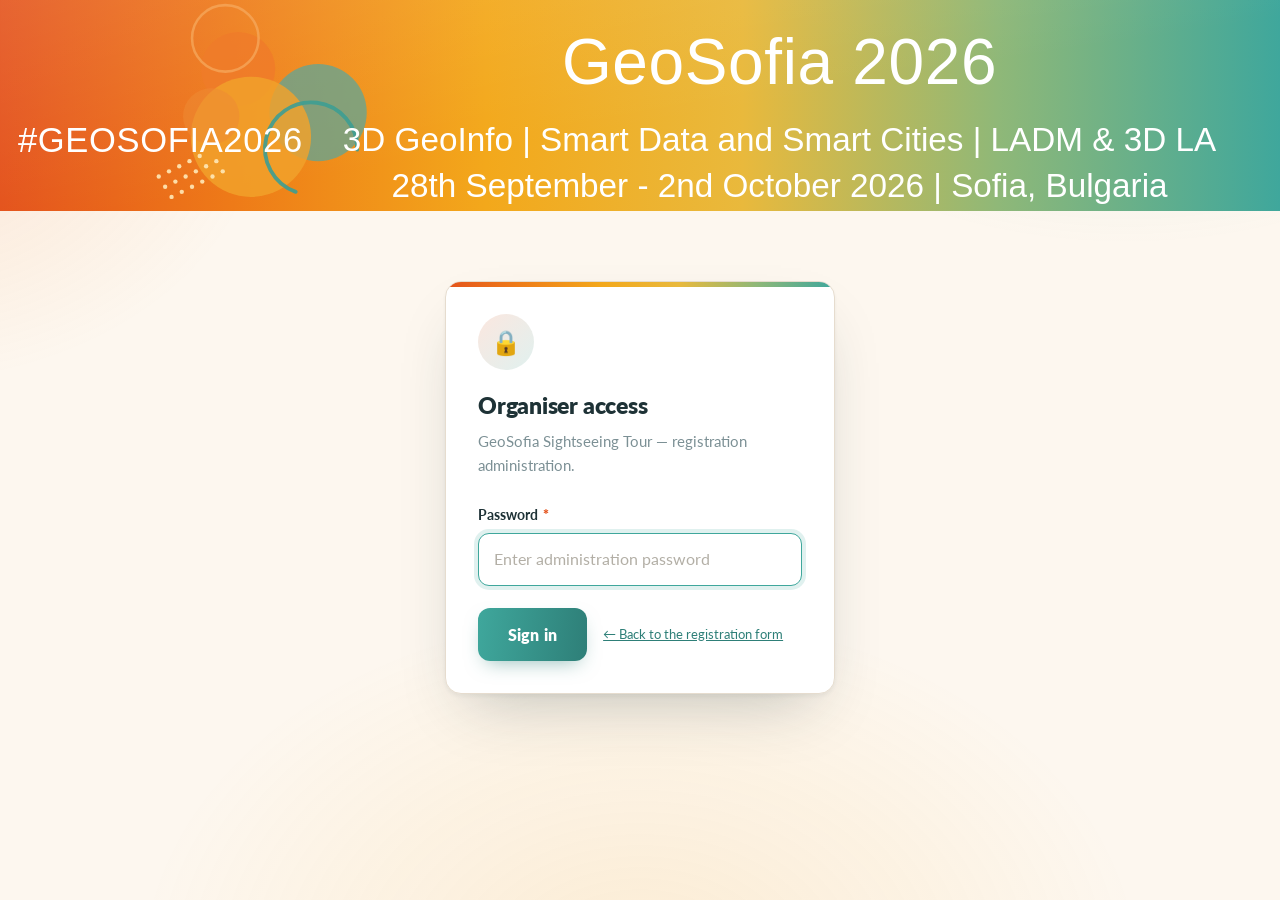
==== admin.html @ 1324ab60 "Initial commit" ====
<!DOCTYPE html>
<html lang="en">
<head>
<meta charset="utf-8">
<meta name="viewport" content="width=device-width, initial-scale=1">
<title>Administration — GeoSofia Sightseeing Tour</title>
<meta name="robots" content="noindex, nofollow">
<link rel="icon" href="assets/img/geosofia-banner.svg">
<link rel="preconnect" href="https://fonts.googleapis.com">
<link rel="preconnect" href="https://fonts.gstatic.com" crossorigin>
<link href="https://fonts.googleapis.com/css2?family=Lato:wght@300;400;700;900&display=swap" rel="stylesheet">
<link rel="stylesheet" href="assets/css/style.css">
</head>
<body>

<div class="demo-bar" id="demoBar">
  DEMO MODE — no backend connected yet. Records shown here live in this browser only. See README.md.
</div>

<!-- ================= LOGIN ================= -->
<div id="loginView">
  <header class="banner">
    <img src="assets/img/banner.png"
         onerror="this.onerror=null;this.src='assets/img/geosofia-banner.svg';"
         alt="GeoSofia 2026">
  </header>

  <div class="wrap login">
    <div class="card">
      <div class="lock" aria-hidden="true">🔒</div>
      <h2>Organiser access</h2>
      <p class="sub">GeoSofia Sightseeing Tour — registration administration.</p>

      <form id="loginForm" novalidate>
        <div class="field" id="wrap-pwd">
          <label for="f-pwd">Password <span class="req">*</span></label>
          <input type="password" id="f-pwd" autocomplete="current-password" placeholder="Enter administration password" required>
          <p class="error" id="err-pwd">Wrong password. Please try again.</p>
        </div>
        <div class="actions" style="border-top:0;padding-top:4px;margin-top:8px">
          <button type="submit" class="btn teal" id="loginBtn"><span id="loginLabel">Sign in</span></button>
          <span class="note"><a href="index.html">← Back to the registration form</a></span>
        </div>
      </form>
    </div>
  </div>
</div>

<!-- ================= PANEL ================= -->
<div id="panelView" style="display:none">

  <header class="admin-top">
    <div class="wrap-wide">
      <button type="button" class="btn danger sm" id="resetBtn">Reset All Data</button>
      <div class="brand">
        <span class="logo-mark" aria-hidden="true"></span>
        <span>
          <strong>GeoSofia Sightseeing Tour</strong>
          <span>Registration administration</span>
        </span>
        <button type="button" class="btn ghost sm" id="logoutBtn" style="margin-left:12px">Sign out</button>
      </div>
    </div>
  </header>

  <main class="wrap-wide admin-body">

    <div class="stats" id="stats"></div>

    <div class="toolbar">
      <input type="search" class="search" id="search" placeholder="Search name, affiliation, e-mail or ID…" aria-label="Search registrations">
      <button type="button" class="btn ghost sm" id="refreshBtn">Refresh</button>
      <button type="button" class="btn teal sm" id="csvBtn">Export CSV</button>
      <button type="button" class="btn teal sm" id="xlsBtn">Export Excel</button>
    </div>

    <div class="table-wrap">
      <table id="table">
        <thead>
          <tr>
            <th class="num" scope="col">#</th>
            <th scope="col" data-key="name"        aria-sort="none">First and Last Name <span class="arrow">▲</span></th>
            <th scope="col" data-key="affiliation" aria-sort="none">Affiliation <span class="arrow">▲</span></th>
            <th scope="col" data-key="email"       aria-sort="none">email <span class="arrow">▲</span></th>
            <th scope="col" data-key="conftool"    aria-sort="none">ConfTool Participant ID <span class="arrow">▲</span></th>
            <th scope="col" data-key="slot"        aria-sort="none">Date <span class="arrow">▲</span></th>
          </tr>
        </thead>
        <tbody id="tbody"></tbody>
      </table>
      <div class="empty" id="emptyState" style="display:none">
        <div class="big" aria-hidden="true">🗒️</div>
        <p id="emptyText">No registrations yet.</p>
      </div>
    </div>

    <p class="hint" style="margin-top:14px" id="footNote"></p>
  </main>
</div>

<!-- ================= RESET CONFIRM ================= -->
<div class="overlay" id="resetOverlay" role="dialog" aria-modal="true" aria-labelledby="resetTitle">
  <div class="modal">
    <div class="warn-ico" aria-hidden="true">⚠️</div>
    <h3 id="resetTitle">Are You sure that you want to delete all records?</h3>
    <p>This permanently removes <strong id="resetCount">all records</strong> from the database and frees every tour slot. This action cannot be undone.</p>
    <p style="font-size:.88rem;color:var(--muted)">Tip: export the data first, so you keep a copy.</p>
    <div class="modal-actions">
      <button type="button" class="btn ghost sm" id="resetCancel">Cancel</button>
      <button type="button" class="btn danger sm" id="resetConfirm"><span id="resetConfirmLabel">Yes, delete everything</span></button>
    </div>
  </div>
</div>

<div class="toast" id="toast" role="status" aria-live="polite"></div>

<script src="assets/js/config.js"></script>
<script src="assets/js/api.js"></script>
<script src="assets/js/admin.js"></script>
</body>
</html>
---- assets/css/style.css ----
/* ============================================================
   GeoSofia 2026 - Sightseeing Tour
   Palette taken from the conference banner: orange -> amber -> teal
   ============================================================ */

:root{
  --orange:#E4531C;
  --orange-soft:#F07C2A;
  --amber:#F3A81B;
  --amber-soft:#F6C459;
  --teal:#3FA79C;
  --teal-deep:#2E7F78;
  --ink:#1E3236;
  --ink-soft:#4C6469;
  --muted:#7C9095;
  --line:#E6DCCE;
  --paper:#FFFFFF;
  --cream:#FDF7EF;
  --cream-2:#F7EEE1;
  --ok:#2F8F6B;
  --err:#C6401D;
  --shadow:0 1px 2px rgba(30,50,54,.05), 0 12px 32px -12px rgba(30,50,54,.18);
  --shadow-lg:0 2px 4px rgba(30,50,54,.06), 0 28px 60px -24px rgba(30,50,54,.28);
  --r:16px;
  --brand-gradient:linear-gradient(90deg,#E4531C 0%,#EE7A18 18%,#F3A81B 40%,#E9B93C 60%,#8FB878 80%,#3FA79C 100%);
  --font:"Lato",ui-sans-serif,"Segoe UI",Roboto,-apple-system,BlinkMacSystemFont,Helvetica,Arial,sans-serif;
}

*,*::before,*::after{box-sizing:border-box}
html{-webkit-text-size-adjust:100%}
body{
  margin:0;
  min-height:100vh;
  display:flex;
  flex-direction:column;
  font-family:var(--font);
  color:var(--ink);
  background:var(--cream);
  line-height:1.6;
  font-size:16px;
  overflow-x:hidden;
}
body::before{
  content:"";position:fixed;inset:0;z-index:-1;pointer-events:none;
  background:
    radial-gradient(680px 460px at 88% -6%, rgba(63,167,156,.16), transparent 65%),
    radial-gradient(560px 420px at -8% 12%, rgba(240,124,42,.14), transparent 66%),
    radial-gradient(720px 520px at 50% 108%, rgba(243,168,27,.13), transparent 70%);
}

img{max-width:100%;display:block}
a{color:var(--teal-deep)}

.wrap{max-width:940px;margin:0 auto;padding:0 20px;width:100%}
.wrap-wide{max-width:1240px;margin:0 auto;padding:0 20px;width:100%}

/* ---------- banner ---------- */
.banner{background:var(--brand-gradient)}
.banner img{width:100%;height:auto}

/* ---------- hero ---------- */
.hero{padding:44px 0 8px;text-align:center}
.eyebrow{
  display:inline-flex;align-items:center;gap:9px;
  font-size:.74rem;font-weight:700;letter-spacing:.16em;text-transform:uppercase;
  color:var(--teal-deep);background:rgba(63,167,156,.11);
  border:1px solid rgba(63,167,156,.26);
  padding:7px 15px;border-radius:999px;
}
.eyebrow .dot{width:7px;height:7px;border-radius:50%;background:var(--orange-soft)}
h1{
  font-size:clamp(2.1rem,5.4vw,3.35rem);
  line-height:1.08;margin:.5em 0 .28em;font-weight:800;letter-spacing:-.02em;
  background:linear-gradient(96deg,var(--orange) 0%,var(--amber) 45%,var(--teal) 100%);
  -webkit-background-clip:text;background-clip:text;color:transparent;
}
.lede{max-width:680px;margin:0 auto;color:var(--ink-soft);font-size:1.06rem}

/* ---------- tourism animation ---------- */
.tour-anim{
  margin:30px auto 6px;max-width:900px;
  border-radius:var(--r);overflow:hidden;
  border:1px solid var(--line);box-shadow:var(--shadow);
  background:linear-gradient(180deg,#FEF6E7 0%,#FBE9CE 55%,#F6DDBC 100%);
}
.tour-anim svg{width:100%;height:auto;display:block}
.sky-layer{animation:drift 30s linear infinite}
.sky-layer.slow{animation-duration:52s}
@keyframes drift{from{transform:translateX(0)}to{transform:translateX(-900px)}}
.route{stroke-dasharray:10 12;animation:dash 3.2s linear infinite}
@keyframes dash{to{stroke-dashoffset:-44}}
.walker{animation:stroll 14s ease-in-out infinite}
@keyframes stroll{
  0%{transform:translate(70px,0)}
  46%{transform:translate(640px,0)}
  54%{transform:translate(640px,0)}
  100%{transform:translate(70px,0)}
}
.walker-bob{animation:bob .62s ease-in-out infinite alternate}
@keyframes bob{from{transform:translateY(0)}to{transform:translateY(-3.5px)}}
.leg-a{animation:legA .62s ease-in-out infinite alternate}
.leg-b{animation:legB .62s ease-in-out infinite alternate}
@keyframes legA{from{transform:rotate(20deg)}to{transform:rotate(-20deg)}}
@keyframes legB{from{transform:rotate(-20deg)}to{transform:rotate(20deg)}}
.pin{animation:pindrop 4.6s ease-in-out infinite;transform-origin:center bottom}
@keyframes pindrop{
  0%,6%{transform:translateY(-26px);opacity:0}
  14%{transform:translateY(0);opacity:1}
  20%{transform:translateY(-7px)}
  26%,90%{transform:translateY(0);opacity:1}
  100%{transform:translateY(-26px);opacity:0}
}
.ping{transform-origin:center;animation:ping 2.2s ease-out infinite}
@keyframes ping{0%{r:5;opacity:.7}100%{r:30;opacity:0}}
.sun{animation:sunpulse 6s ease-in-out infinite}
@keyframes sunpulse{0%,100%{opacity:.5}50%{opacity:.9}}
.bird{animation:fly 19s linear infinite}
.bird.b2{animation-duration:25s;animation-delay:-7s}
@keyframes fly{from{transform:translate(-90px,0)}to{transform:translate(1010px,-26px)}}

@media (prefers-reduced-motion:reduce){
  .sky-layer,.route,.walker,.walker-bob,.leg-a,.leg-b,.pin,.ping,.sun,.bird,.spinner{animation:none!important}
}

/* ---------- cards ---------- */
.card{
  background:var(--paper);
  border:1px solid var(--line);
  border-radius:var(--r);
  box-shadow:var(--shadow-lg);
  padding:34px;
  margin:34px 0 56px;
  position:relative;overflow:hidden;
}
.card::before{content:"";position:absolute;top:0;left:0;right:0;height:5px;background:var(--brand-gradient)}
.card h2{font-size:1.42rem;margin:0 0 4px;font-weight:800;letter-spacing:-.01em}
.card .sub{margin:0 0 26px;color:var(--muted);font-size:.94rem}

/* ---------- form ---------- */
.grid2{display:grid;grid-template-columns:1fr 1fr;gap:18px}
.field{margin-bottom:18px}
.field label{display:block;font-weight:700;font-size:.9rem;margin-bottom:7px;color:var(--ink)}
.req{color:var(--orange);font-weight:800;margin-left:2px}
.field input{
  width:100%;padding:13px 15px;font:inherit;font-size:.98rem;color:var(--ink);
  background:var(--cream);border:1.5px solid var(--line);border-radius:11px;
  transition:border-color .16s,box-shadow .16s,background .16s;
}
.field input::placeholder{color:#B3AFA6}
.field input:hover{border-color:#D9CBB6}
.field input:focus{
  outline:none;background:#fff;border-color:var(--teal);
  box-shadow:0 0 0 4px rgba(63,167,156,.16);
}
.field.invalid input{border-color:var(--err);background:#FEF4F1}
.field.invalid input:focus{box-shadow:0 0 0 4px rgba(198,64,29,.14)}
.hint{font-size:.82rem;color:var(--muted);margin-top:6px}
.error{font-size:.83rem;color:var(--err);font-weight:600;margin-top:6px;display:none}
.field.invalid .error{display:block}

/* ---------- slots ---------- */
fieldset{border:0;padding:0;margin:8px 0 4px;min-width:0}
legend{font-weight:700;font-size:.9rem;margin-bottom:10px;padding:0;color:var(--ink)}
.slots{display:grid;gap:12px}
.slot{position:relative}
.slot input{position:absolute;opacity:0;width:0;height:0}
.slot label{
  display:flex;align-items:center;gap:15px;cursor:pointer;
  padding:16px 18px;border:1.5px solid var(--line);border-radius:13px;
  background:var(--cream);transition:all .16s;
}
.slot label:hover{border-color:var(--amber);background:#FFFBF3}
.slot input:focus-visible + label{outline:3px solid rgba(63,167,156,.4);outline-offset:2px}
.slot input:checked + label{
  border-color:var(--teal);background:linear-gradient(180deg,#F2FAF8,#E9F5F2);
  box-shadow:0 0 0 3px rgba(63,167,156,.14);
}
.tick{
  flex:none;width:22px;height:22px;border-radius:50%;
  border:2px solid #C9BCA7;background:#fff;position:relative;transition:all .16s;
}
.slot input:checked + label .tick{border-color:var(--teal);background:var(--teal)}
.slot input:checked + label .tick::after{
  content:"";position:absolute;inset:0;margin:auto;width:8px;height:8px;
  border-radius:50%;background:#fff;
}
.slot-body{flex:1;min-width:0}
.slot-date{font-weight:800;font-size:1.03rem;letter-spacing:-.01em}
.slot-time{color:var(--ink-soft);font-size:.9rem}
.slot-meta{display:flex;align-items:center;gap:10px;margin-top:9px}
.bar{flex:1;height:6px;border-radius:99px;background:#EDE3D3;overflow:hidden;max-width:190px}
.bar span{display:block;height:100%;width:0;border-radius:99px;background:linear-gradient(90deg,var(--amber),var(--teal));transition:width .5s ease}
.left{font-size:.8rem;color:var(--muted);font-weight:700;white-space:nowrap}

.slot.full label{background:#F2F1EE;border-color:#E2DED6;cursor:not-allowed;filter:grayscale(1);opacity:.72}
.slot.full label:hover{border-color:#E2DED6;background:#F2F1EE}
.slot.full .slot-date,.slot.full .slot-time{color:#8C8C8C}
.badge-full{
  flex:none;font-size:.7rem;font-weight:800;letter-spacing:.1em;text-transform:uppercase;
  color:#fff;background:#98938B;padding:6px 11px;border-radius:999px;white-space:nowrap;
}
.slot:not(.full) .badge-full{display:none}

/* ---------- buttons ---------- */
.btn{
  display:inline-flex;align-items:center;justify-content:center;gap:9px;
  font:inherit;font-weight:800;font-size:1rem;letter-spacing:.01em;
  padding:14px 30px;border-radius:12px;border:0;cursor:pointer;
  color:#fff;background:linear-gradient(96deg,var(--orange),var(--amber));
  box-shadow:0 8px 20px -8px rgba(228,83,28,.6);
  transition:transform .12s,box-shadow .16s,filter .16s;
}
.btn:hover:not(:disabled){transform:translateY(-1px);box-shadow:0 12px 26px -8px rgba(228,83,28,.65);filter:brightness(1.04)}
.btn:active:not(:disabled){transform:translateY(0)}
.btn:disabled{opacity:.55;cursor:not-allowed;box-shadow:none}
.btn.teal{background:linear-gradient(96deg,var(--teal),var(--teal-deep));box-shadow:0 8px 20px -8px rgba(46,127,120,.55)}
.btn.ghost{background:#fff;color:var(--ink);border:1.5px solid var(--line);box-shadow:none;font-weight:700}
.btn.ghost:hover:not(:disabled){border-color:var(--teal);color:var(--teal-deep)}
.btn.danger{background:linear-gradient(96deg,#C6401D,#E4531C);box-shadow:0 8px 20px -8px rgba(198,64,29,.6)}
.btn.sm{padding:9px 16px;font-size:.87rem;border-radius:10px}
.actions{display:flex;align-items:center;gap:16px;flex-wrap:wrap;margin-top:26px;padding-top:24px;border-top:1px solid var(--line)}
.actions .note{font-size:.84rem;color:var(--muted)}
.spinner{
  width:16px;height:16px;border:2.5px solid rgba(255,255,255,.4);border-top-color:#fff;
  border-radius:50%;animation:spin .7s linear infinite;
}
@keyframes spin{to{transform:rotate(360deg)}}

/* ---------- messages ---------- */
.msg{
  display:none;gap:13px;align-items:flex-start;
  padding:16px 18px;border-radius:12px;margin-top:22px;font-size:.95rem;font-weight:600;
}
.msg.show{display:flex}
.msg.err{background:#FDF0EB;border:1.5px solid #F3C7B6;color:#96331A}
.msg.warn{background:#FFF8E8;border:1.5px solid #F0DCA6;color:#8A6410}
.msg .ico{flex:none;font-size:1.15rem;line-height:1.35}

/* success screen */
.success{display:none;text-align:center;padding:14px 0 6px}
.success.show{display:block}
.check{width:86px;height:86px;margin:0 auto 22px}
.check circle{stroke-dasharray:238;stroke-dashoffset:238;animation:draw .7s ease forwards}
.check path{stroke-dasharray:60;stroke-dashoffset:60;animation:draw .45s .55s ease forwards}
@keyframes draw{to{stroke-dashoffset:0}}
.success h2{font-size:1.55rem;margin:0 0 12px}
.success p{color:var(--ink-soft);max-width:520px;margin:0 auto 10px}
.recap{
  text-align:left;max-width:470px;margin:26px auto 0;background:var(--cream);
  border:1px solid var(--line);border-radius:13px;padding:6px 20px;
}
.recap .row{display:flex;justify-content:space-between;gap:16px;padding:11px 0;border-bottom:1px dashed var(--line)}
.recap .row:last-child{border-bottom:0}
.recap dt{color:var(--muted);font-size:.85rem;font-weight:700;text-transform:uppercase;letter-spacing:.05em}
.recap dd{margin:0;font-weight:700;text-align:right;word-break:break-word}
.recap dl{margin:0}

/* ---------- footer ---------- */
footer{border-top:1px solid var(--line);background:rgba(255,255,255,.6);padding:26px 0 34px;margin-top:auto}
footer .wrap{display:flex;justify-content:space-between;align-items:center;gap:16px;flex-wrap:wrap}
footer p{margin:0;color:var(--muted);font-size:.87rem}
footer a{color:var(--muted);text-decoration:none;font-weight:700}
footer a:hover{color:var(--teal-deep);text-decoration:underline}

/* ---------- demo ribbon ---------- */
.demo-bar{
  display:none;background:#2E3B3D;color:#FFD79A;font-size:.84rem;font-weight:700;
  text-align:center;padding:9px 16px;letter-spacing:.02em;
}
.demo-bar.show{display:block}

/* ============================================================
   ADMIN
   ============================================================ */
.admin-top{background:var(--brand-gradient);color:#fff}
.admin-top .wrap-wide{display:flex;align-items:center;justify-content:space-between;gap:16px;flex-wrap:wrap;padding-top:16px;padding-bottom:16px}
.admin-top .brand{display:flex;align-items:center;gap:13px;min-width:0}
.admin-top .brand strong{font-size:1.08rem;font-weight:800;letter-spacing:-.01em;display:block}
.admin-top .brand span{display:block;font-size:.8rem;opacity:.92;font-weight:600}
.admin-top .logo-mark{
  flex:none;width:38px;height:38px;border-radius:50%;
  background:rgba(255,255,255,.9);position:relative;
}
.admin-top .logo-mark::after{
  content:"";position:absolute;inset:8px;border-radius:50%;
  background:linear-gradient(135deg,var(--orange),var(--amber) 55%,var(--teal));
}
.admin-top .btn.ghost{background:rgba(255,255,255,.94)}
.admin-body{padding:30px 0 60px}

/* login */
.login{max-width:430px;margin:70px auto 90px}
.login .card{padding:32px;margin:0}
.lock{
  width:56px;height:56px;border-radius:50%;display:grid;place-items:center;margin-bottom:18px;
  background:linear-gradient(135deg,rgba(228,83,28,.14),rgba(63,167,156,.16));
  font-size:1.5rem;
}

/* stats */
.stats{display:grid;grid-template-columns:repeat(auto-fit,minmax(190px,1fr));gap:14px;margin:0 0 26px}
.stat{
  background:var(--paper);border:1px solid var(--line);border-radius:13px;padding:17px 19px;
  box-shadow:var(--shadow);position:relative;overflow:hidden;
}
.stat::before{content:"";position:absolute;left:0;top:0;bottom:0;width:4px;background:var(--amber)}
.stat.s0::before{background:var(--orange)}
.stat.s1::before{background:var(--amber)}
.stat.s2::before{background:var(--teal)}
.stat.total::before{background:linear-gradient(180deg,var(--orange),var(--teal))}
.stat .k{font-size:.74rem;font-weight:800;letter-spacing:.1em;text-transform:uppercase;color:var(--muted)}
.stat .v{font-size:1.85rem;font-weight:800;letter-spacing:-.02em;line-height:1.25}
.stat .v small{font-size:.9rem;font-weight:700;color:var(--muted)}
.stat .tag{font-size:.74rem;font-weight:800;color:var(--muted);text-transform:uppercase;letter-spacing:.08em}
.stat .tag.is-full{color:var(--err)}

/* toolbar */
.toolbar{display:flex;gap:12px;align-items:center;flex-wrap:wrap;margin-bottom:16px}
.toolbar .search{
  flex:1;min-width:200px;padding:11px 15px;font:inherit;font-size:.94rem;
  background:#fff;border:1.5px solid var(--line);border-radius:11px;color:var(--ink);
}
.toolbar .search:focus{outline:none;border-color:var(--teal);box-shadow:0 0 0 4px rgba(63,167,156,.14)}

/* table */
.table-wrap{overflow-x:auto;border:1px solid var(--line);border-radius:13px;background:#fff;box-shadow:var(--shadow)}
table{width:100%;border-collapse:collapse;font-size:.93rem;min-width:860px}
thead th{
  position:sticky;top:0;z-index:1;
  background:var(--cream-2);text-align:left;font-weight:800;font-size:.75rem;
  letter-spacing:.09em;text-transform:uppercase;color:var(--ink-soft);
  padding:13px 16px;border-bottom:1.5px solid var(--line);white-space:nowrap;
  cursor:pointer;user-select:none;
}
thead th:hover{color:var(--teal-deep);background:#F2E8D8}
thead th .arrow{opacity:.28;margin-left:6px;font-size:.85em}
thead th[aria-sort="ascending"] .arrow,thead th[aria-sort="descending"] .arrow{opacity:1;color:var(--orange)}
thead th.num{cursor:default;width:56px}
thead th.num:hover{background:var(--cream-2);color:var(--ink-soft)}
tbody td{padding:13px 16px;border-bottom:1px solid #F1EAE0;vertical-align:top}
tbody tr:last-child td{border-bottom:0}
tbody tr:nth-child(even){background:#FDFAF6}
tbody tr:hover{background:#FBF4EA}
td.idx{color:var(--muted);font-variant-numeric:tabular-nums}
td.name{font-weight:700}
td.mail a{color:var(--teal-deep);text-decoration:none}
td.mail a:hover{text-decoration:underline}
.pill{display:inline-block;font-size:.78rem;font-weight:800;padding:4px 11px;border-radius:999px;white-space:nowrap}
.pill.d0{background:rgba(228,83,28,.13);color:#A83D14}
.pill.d1{background:rgba(243,168,27,.18);color:#8A6410}
.pill.d2{background:rgba(63,167,156,.15);color:#25706A}
.empty{text-align:center;padding:56px 20px;color:var(--muted)}
.empty .big{font-size:2.4rem;margin-bottom:10px}

/* modal */
.overlay{
  position:fixed;inset:0;background:rgba(24,38,41,.55);
  display:none;align-items:center;justify-content:center;padding:20px;z-index:50;
}
.overlay.show{display:flex;animation:fade .18s ease}
@keyframes fade{from{opacity:0}to{opacity:1}}
.modal{
  background:#fff;border-radius:var(--r);max-width:470px;width:100%;padding:30px;
  box-shadow:var(--shadow-lg);animation:pop .2s ease;position:relative;overflow:hidden;
}
@keyframes pop{from{transform:translateY(12px) scale(.98);opacity:0}to{transform:none;opacity:1}}
.modal::before{content:"";position:absolute;top:0;left:0;right:0;height:5px;background:linear-gradient(90deg,#C6401D,#E4531C)}
.modal h3{margin:6px 0 10px;font-size:1.24rem;font-weight:800}
.modal p{color:var(--ink-soft);margin:0 0 8px}
.modal .warn-ico{font-size:2rem}
.modal .modal-actions{display:flex;gap:12px;justify-content:flex-end;margin-top:24px;flex-wrap:wrap}

.toast{
  position:fixed;bottom:26px;left:50%;transform:translateX(-50%) translateY(80px);
  background:var(--ink);color:#fff;padding:13px 22px;border-radius:11px;font-weight:700;font-size:.92rem;
  box-shadow:var(--shadow-lg);opacity:0;transition:all .25s ease;z-index:60;pointer-events:none;
}
.toast.show{transform:translateX(-50%) translateY(0);opacity:1}
.toast.bad{background:#96331A}

.sr-only{position:absolute;width:1px;height:1px;padding:0;margin:-1px;overflow:hidden;clip:rect(0,0,0,0);white-space:nowrap;border:0}

@media (max-width:720px){
  .grid2{grid-template-columns:1fr;gap:0}
  .card{padding:24px 20px}
  .hero{padding:30px 0 4px}
  .slot label{padding:14px}
  .slot-meta{flex-wrap:wrap}
  .actions{flex-direction:column;align-items:stretch}
  .actions .btn{width:100%}
  .actions .note{text-align:center}
}
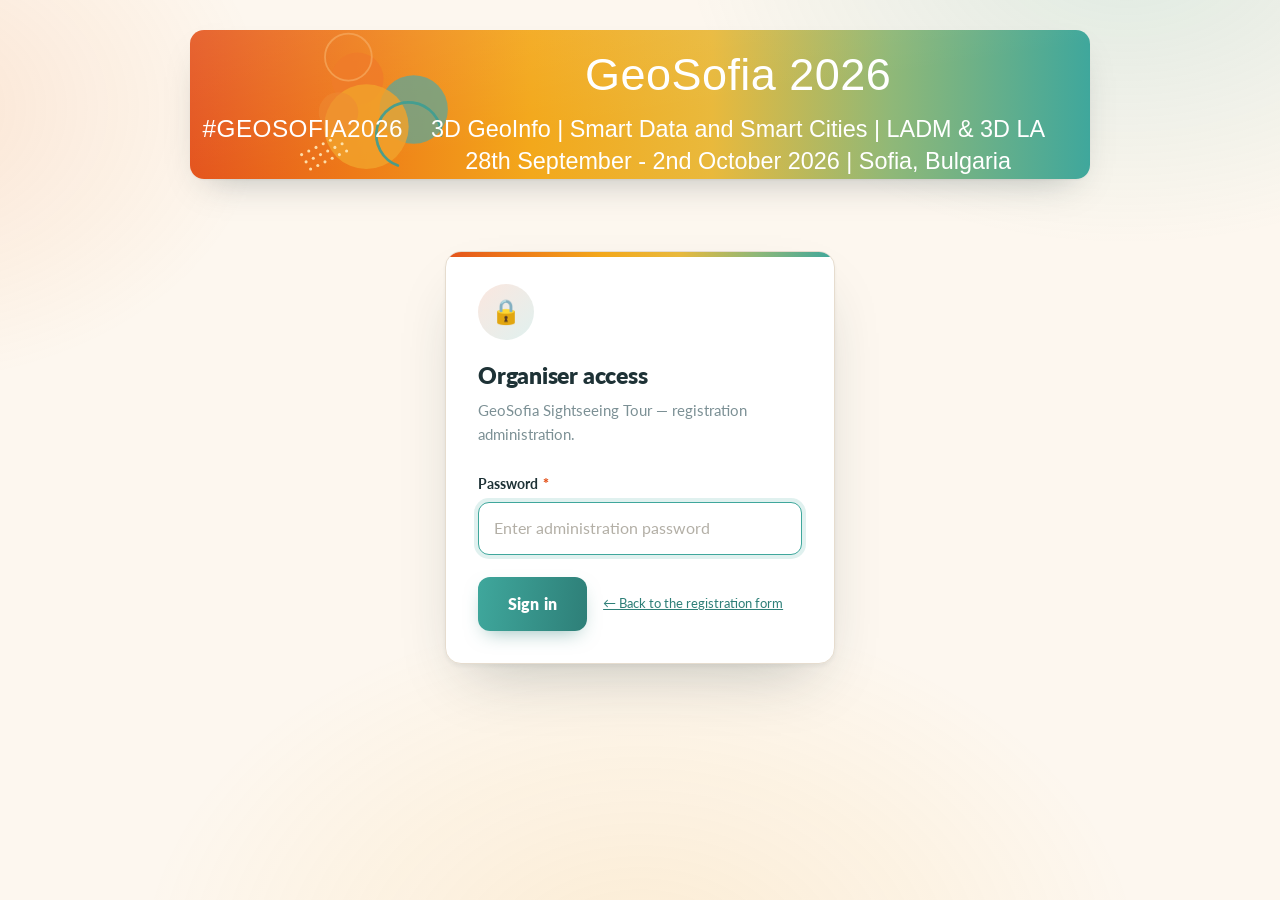
==== commit e5069be3: "update" ====
--- a/admin.html
+++ b/admin.html
@@ -9,7 +9,7 @@
 <link rel="preconnect" href="https://fonts.googleapis.com">
 <link rel="preconnect" href="https://fonts.gstatic.com" crossorigin>
 <link href="https://fonts.googleapis.com/css2?family=Lato:wght@300;400;700;900&display=swap" rel="stylesheet">
-<link rel="stylesheet" href="assets/css/style.css">
+<link rel="stylesheet" href="assets/css/style.css?v=2">
 </head>
 <body>
 
@@ -114,8 +114,8 @@
 
 <div class="toast" id="toast" role="status" aria-live="polite"></div>
 
-<script src="assets/js/config.js"></script>
-<script src="assets/js/api.js"></script>
-<script src="assets/js/admin.js"></script>
+<script src="assets/js/config.js?v=2"></script>
+<script src="assets/js/api.js?v=2"></script>
+<script src="assets/js/admin.js?v=2"></script>
 </body>
 </html>
--- a/assets/css/style.css
+++ b/assets/css/style.css
@@ -54,12 +54,18 @@
 .wrap{max-width:940px;margin:0 auto;padding:0 20px;width:100%}
 .wrap-wide{max-width:1240px;margin:0 auto;padding:0 20px;width:100%}
 
-/* ---------- banner ---------- */
-.banner{background:var(--brand-gradient)}
-.banner img{width:100%;height:auto}
+/* ---------- banner ----------
+   The conference banner sits on the page background as a centred card
+   rather than running edge to edge. */
+.banner{padding:30px 20px 2px}
+.banner img{
+  width:100%;height:auto;max-width:900px;margin:0 auto;
+  border-radius:14px;
+  box-shadow:0 1px 2px rgba(30,50,54,.05), 0 16px 36px -18px rgba(30,50,54,.34);
+}
 
 /* ---------- hero ---------- */
-.hero{padding:44px 0 8px;text-align:center}
+.hero{padding:34px 0 8px;text-align:center}
 .eyebrow{
   display:inline-flex;align-items:center;gap:9px;
   font-size:.74rem;font-weight:700;letter-spacing:.16em;text-transform:uppercase;
@@ -74,7 +80,22 @@
   background:linear-gradient(96deg,var(--orange) 0%,var(--amber) 45%,var(--teal) 100%);
   -webkit-background-clip:text;background-clip:text;color:transparent;
 }
-.lede{max-width:680px;margin:0 auto;color:var(--ink-soft);font-size:1.06rem}
+/* Each sentence is its own block: tight leading inside a sentence that wraps,
+   the original, roomier gap kept between the sentences. */
+.lede{max-width:900px;margin:0 auto;color:var(--ink-soft);font-size:1.06rem;text-align:left;line-height:1.38}
+.lede span{display:block}
+.lede span + span{margin-top:13px}
+.lede strong{font-weight:700;color:var(--ink)}
+.lede.closing{margin-top:18px}
+
+/* quick facts about the tour */
+.facts{
+  list-style:none;max-width:900px;margin:18px auto 0;padding:0;
+  text-align:left;font-size:1.06rem;line-height:1.38;color:var(--ink-soft);
+}
+.facts li{display:flex;align-items:flex-start;gap:10px}
+.facts li + li{margin-top:7px}
+.facts .ico{flex:none;width:1.5em;text-align:center;font-size:1em}
 
 /* ---------- tourism animation ---------- */
 .tour-anim{
@@ -254,6 +275,15 @@
 .recap dt{color:var(--muted);font-size:.85rem;font-weight:700;text-transform:uppercase;letter-spacing:.05em}
 .recap dd{margin:0;font-weight:700;text-align:right;word-break:break-word}
 .recap dl{margin:0}
+
+/* registration closed */
+.closed{display:none;text-align:center;padding:14px 0 6px}
+.closed.show{display:block}
+.closed-mark{width:78px;height:78px;margin:0 auto 22px}
+.closed h2{font-size:1.5rem;margin:0 0 14px}
+.closed p{color:var(--ink-soft);max-width:540px;margin:0 auto 12px}
+.closed strong{color:var(--ink);font-weight:700}
+.closed .closed-sign{margin-top:20px;color:var(--ink);font-weight:700}
 
 /* ---------- footer ---------- */
 footer{border-top:1px solid var(--line);background:rgba(255,255,255,.6);padding:26px 0 34px;margin-top:auto}
@@ -381,6 +411,8 @@
 .sr-only{position:absolute;width:1px;height:1px;padding:0;margin:-1px;overflow:hidden;clip:rect(0,0,0,0);white-space:nowrap;border:0}
 
 @media (max-width:720px){
+  .banner{padding:16px 14px 0}
+  .banner img{border-radius:9px}
   .grid2{grid-template-columns:1fr;gap:0}
   .card{padding:24px 20px}
   .hero{padding:30px 0 4px}
